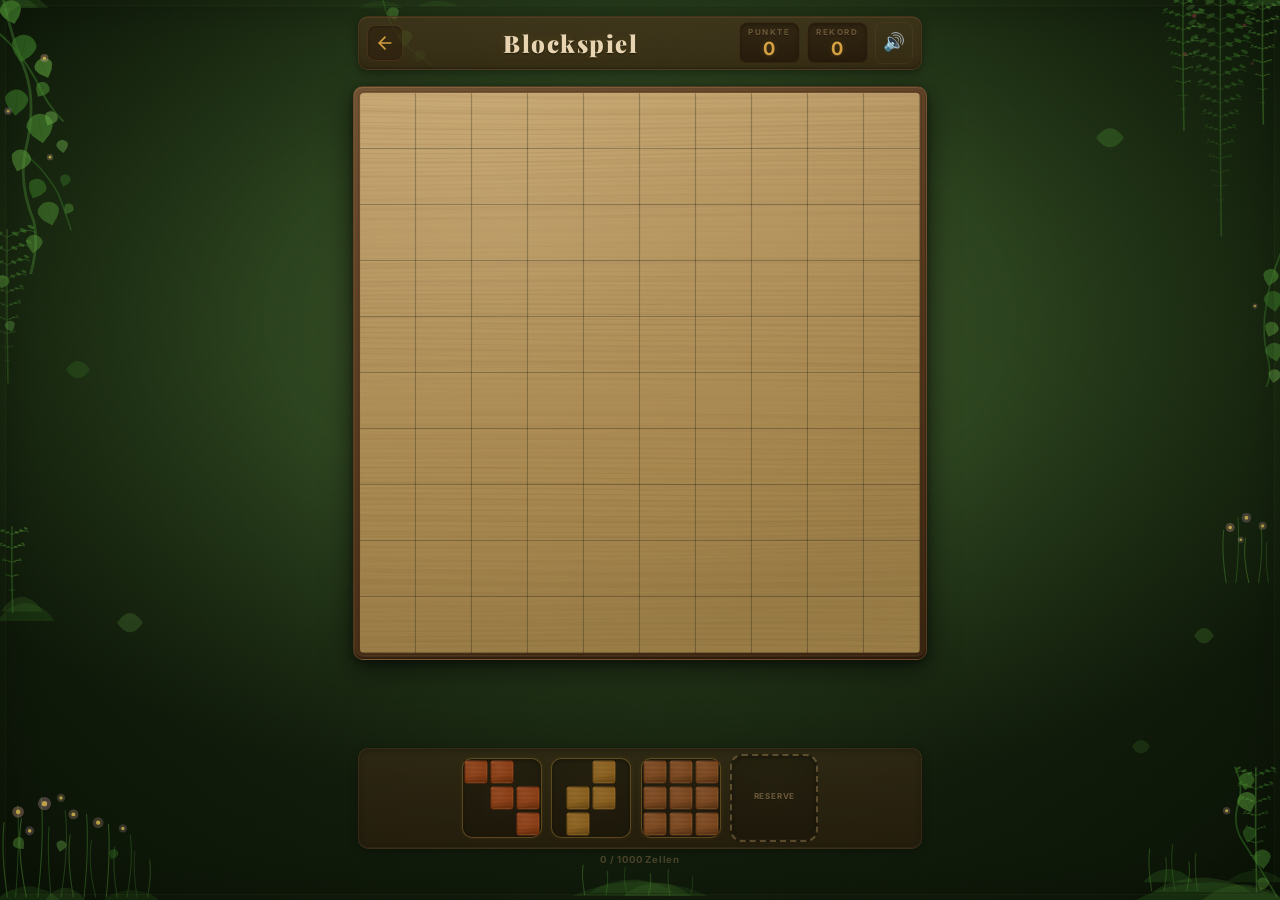
==== blockspiel.html @ 7244d949 "Release: Spielesammlung erweitern um drei seniorenfreundliche Spiele Neu hinzugefuegt: - memory.html" ====
<!DOCTYPE html>
<html lang="de">
<head>
    <meta charset="UTF-8">
    <meta name="viewport" content="width=device-width, initial-scale=1.0, user-scalable=no">
    <meta name="apple-mobile-web-app-capable" content="yes">
    <meta name="apple-mobile-web-app-status-bar-style" content="black-translucent">
    <meta name="theme-color" content="#5C3A1E">
    <title>Blockspiel</title>
    <link rel="manifest" href="manifest.json">
    <link rel="icon" type="image/svg+xml" href="assets/icons/icon-192.svg">
    <link rel="apple-touch-icon" href="assets/icons/icon-192.svg">
    <link rel="stylesheet" href="css/style.css">
</head>
<body>
    <div id="app">
        <!-- Spiel wird hier per JavaScript aufgebaut -->
    </div>
    <script src="js/game.js"></script>
    <script>
        // Service Worker registrieren für PWA / Offline-Support
        if ('serviceWorker' in navigator) {
            navigator.serviceWorker.register('service-worker.js').then(reg => {
                reg.update(); // Immer nach Updates suchen
            });
        }
    </script>
</body>
</html>
---- css/style.css ----
/* Blockspiel — Premium Holzpuzzle auf dem Spieltisch */

@import url('https://fonts.googleapis.com/css2?family=Playfair+Display:wght@700;900&family=Inter:wght@400;600;700&display=swap');

*, *::before, *::after {
  box-sizing: border-box;
  margin: 0;
  padding: 0;
}

html, body {
  height: 100%;
  overflow: hidden;
  font-family: 'Inter', 'Segoe UI', Tahoma, sans-serif;
  color: #F5E6D0;
  touch-action: manipulation;
  -webkit-user-select: none;
  user-select: none;
}

/* ============================================
   Spieltisch-Hintergrund: dunkles Leder/Filz
   ============================================ */
body {
  background:
    /* Leder-Narbenstruktur */
    repeating-linear-gradient(
      105deg,
      rgba(0,0,0,0) 0px, rgba(0,0,0,0.02) 1px,
      rgba(0,0,0,0) 2px, rgba(0,0,0,0.01) 4px,
      rgba(0,0,0,0) 5px
    ),
    repeating-linear-gradient(
      15deg,
      rgba(0,0,0,0) 0px, rgba(0,0,0,0.015) 1px,
      rgba(0,0,0,0) 3px
    ),
    /* Filz-Mikrotextur */
    repeating-linear-gradient(
      45deg,
      rgba(255,255,255,0) 0px, rgba(255,255,255,0.008) 1px,
      rgba(255,255,255,0) 2px
    ),
    /* Zweite Filz-Schicht für Stoffoptik */
    repeating-linear-gradient(
      135deg,
      rgba(0,0,0,0) 0px, rgba(0,0,0,0.008) 1px,
      rgba(0,0,0,0) 2px
    ),
    /* Warmes Waldgrün mit natürlicher Vignette */
    radial-gradient(
      ellipse at 50% 40%,
      #3A5228 0%,
      #2E4620 35%,
      #243A18 60%,
      #1A2E10 85%,
      #12200A 100%
    );
}

/* Vignette — wie Tischlampe von oben */
body::before {
  content: '';
  position: fixed;
  inset: 0;
  pointer-events: none;
  z-index: 0;
  background:
    radial-gradient(
      ellipse 65% 55% at 50% 35%,
      rgba(255,240,200,0.06) 0%,
      rgba(0,0,0,0) 45%,
      rgba(0,0,0,0.5) 100%
    );
}

/* Dezenter Tischrand */
body::after {
  content: '';
  position: fixed;
  inset: 5px;
  pointer-events: none;
  z-index: 1;
  border: 1px solid rgba(120,100,60,0.08);
  border-radius: 18px;
  box-shadow: inset 0 0 40px rgba(0,0,0,0.2);
}

#app {
  display: flex;
  flex-direction: column;
  align-items: center;
  height: 100%;
  padding: 0.5rem;
  max-width: 580px;
  margin: 0 auto;
  position: relative;
  z-index: 2;
}

/* ============================================
   Header — eingebrannte Schrift auf Holzleiste
   ============================================ */
#header {
  width: 100%;
  display: flex;
  align-items: center;
  justify-content: space-between;
  padding: 0.3rem 0.5rem;
  flex-shrink: 0;
  background:
    linear-gradient(
      180deg,
      rgba(80,55,30,0.6) 0%,
      rgba(60,38,18,0.7) 100%
    );
  border-radius: 10px;
  border: 1px solid rgba(120,85,45,0.25);
  box-shadow:
    inset 0 1px 0 rgba(255,220,160,0.08),
    inset 0 -1px 2px rgba(0,0,0,0.3),
    0 3px 10px rgba(0,0,0,0.4);
}

#header h1 {
  font-family: 'Playfair Display', Georgia, serif;
  font-size: 1.5rem;
  font-weight: 900;
  color: #E8D4B0;
  text-shadow:
    0 1px 2px rgba(0,0,0,0.6),
    0 0 8px rgba(212,160,64,0.15);
  letter-spacing: 1.5px;
}

.back-btn {
  display: flex;
  align-items: center;
  justify-content: center;
  width: 36px;
  height: 36px;
  color: #D4A040;
  background: rgba(40,25,12,0.4);
  border: 1px solid rgba(120,85,45,0.3);
  border-radius: 8px;
  text-decoration: none;
  transition: transform 0.15s ease, background 0.15s ease, box-shadow 0.15s ease;
  box-shadow: inset 0 1px 2px rgba(0,0,0,0.3);
}

.back-btn:hover {
  transform: scale(1.05);
  background: rgba(60,40,20,0.6);
  color: #F8E6C0;
  box-shadow: inset 0 1px 2px rgba(0,0,0,0.4), 0 2px 5px rgba(0,0,0,0.3);
}

.back-btn:active {
  transform: scale(0.95);
}

.back-btn svg {
  width: 20px;
  height: 20px;
}

#score-area {
  display: flex;
  gap: 0.4rem;
}

/* Score-Boxen — eingefräste Holztafeln */
.score-box {
  display: flex;
  flex-direction: column;
  align-items: center;
  background:
    linear-gradient(
      180deg,
      rgba(40,25,12,0.5) 0%,
      rgba(30,18,8,0.6) 100%
    );
  border-radius: 8px;
  padding: 0.25rem 0.55rem;
  min-width: 58px;
  border: 1px solid rgba(120,85,45,0.2);
  box-shadow:
    inset 0 2px 4px rgba(0,0,0,0.3),
    inset 0 -1px 0 rgba(255,220,160,0.05);
}

/* Labels — feine Gravur */
.score-label {
  font-size: 0.5rem;
  text-transform: uppercase;
  letter-spacing: 1.5px;
  /* Gravur-Effekt */
  color: rgba(180,150,100,0.5);
  text-shadow: 0 1px 0 rgba(0,0,0,0.3);
  font-weight: 700;
}

/* Zahlen — eingebrannt mit warmem Glühen */
.score-box span:last-child {
  font-size: 1.15rem;
  font-weight: 700;
  color: #D4A040;
  text-shadow:
    0 0 6px rgba(212,160,64,0.2),
    0 -1px 0 rgba(0,0,0,0.4),
    0 1px 0 rgba(255,220,160,0.1);
}

.tempo-box span:last-child {
  color: #5DAA5D;
  transition: color 0.3s ease;
}

.tempo-box.hidden {
  display: none;
}

/* ============================================
   Spielfeld — Massivholz-Brett auf dem Tisch
   ============================================ */
#board-wrap {
  flex-shrink: 0;
  margin: 0.4rem 0;
  border-radius: 10px;
  padding: 6px;
  /* Dicker Holzrahmen */
  background:
    linear-gradient(
      160deg,
      #7A5A38 0%,
      #6B4A2C 20%,
      #5A3C20 50%,
      #4A3018 80%,
      #3E2812 100%
    );
  box-shadow:
    /* Tiefer Schlagschatten auf dem Tisch */
    0 8px 30px rgba(0,0,0,0.6),
    0 3px 8px rgba(0,0,0,0.4),
    /* Rahmen-Kanten */
    inset 0 1px 0 rgba(255,220,160,0.15),
    inset 0 -2px 0 rgba(0,0,0,0.3),
    inset 1px 0 0 rgba(255,220,160,0.06),
    inset -1px 0 0 rgba(0,0,0,0.15),
    /* Innere Tiefe */
    inset 0 0 12px rgba(0,0,0,0.2);
  border: 1px solid rgba(120,85,45,0.3);
  position: relative;
}

/* Innere Rille im Rahmen */
#board-wrap::before {
  content: '';
  position: absolute;
  inset: 4px;
  border-radius: 7px;
  border: 1px solid rgba(0,0,0,0.15);
  box-shadow:
    inset 0 1px 0 rgba(255,220,160,0.05),
    0 1px 0 rgba(255,220,160,0.04);
  pointer-events: none;
}

#board {
  display: block;
  border-radius: 4px;
  /* Sicherstellen, dass Canvas nie verzerrt wird */
  flex-shrink: 0;
}

/* ============================================
   Vorschau — Holzablage für Spielsteine
   ============================================ */
#preview-row {
  display: flex;
  align-items: center;
  justify-content: center;
  gap: 0.6rem;
  width: 100%;
  flex-shrink: 0;
  padding: 0.35rem 0.5rem;
  margin-top: 4.5rem;
  background:
    linear-gradient(
      180deg,
      rgba(70,48,25,0.5) 0%,
      rgba(50,32,15,0.6) 100%
    );
  border-radius: 10px;
  border: 1px solid rgba(120,85,45,0.2);
  box-shadow:
    inset 0 2px 6px rgba(0,0,0,0.25),
    inset 0 -1px 0 rgba(255,220,160,0.06),
    0 2px 8px rgba(0,0,0,0.3);
}

#preview {
  display: flex;
  justify-content: center;
  align-items: center;
  gap: 0.6rem;
}

/* Einzelne Stellflächen — eingefräste Mulden */
.preview-slot {
  display: flex;
  align-items: center;
  justify-content: center;
  width: 80px;
  height: 80px;
  background:
    radial-gradient(
      ellipse at 50% 45%,
      rgba(0,0,0,0.15) 0%,
      rgba(0,0,0,0.25) 100%
    );
  border-radius: 10px;
  border: 1px solid rgba(0,0,0,0.2);
  cursor: default;
  transition: transform 0.15s ease, box-shadow 0.15s ease, opacity 0.15s ease, border-color 0.2s ease;
  box-shadow:
    inset 0 2px 4px rgba(0,0,0,0.3),
    inset 0 -1px 0 rgba(255,220,160,0.04);
}

/* Alle Formen sind ziehbar */
.preview-slot:not(.empty-slot) {
  border: 1.5px solid rgba(212,160,64,0.35);
  cursor: grab;
  box-shadow:
    inset 0 2px 4px rgba(0,0,0,0.3),
    0 0 6px rgba(212,160,64,0.08);
}

.preview-slot:not(.empty-slot):active {
  cursor: grabbing;
}

.preview-slot:not(.empty-slot):hover {
  transform: scale(1.04);
  border-color: rgba(212,160,64,0.6);
  box-shadow:
    inset 0 2px 4px rgba(0,0,0,0.3),
    0 0 14px rgba(212,160,64,0.15),
    0 4px 10px rgba(0,0,0,0.3);
}

.preview-slot.empty-slot {
  opacity: 0.15;
  pointer-events: none;
  border-style: dashed;
  border-color: rgba(180,150,100,0.2);
}

.preview-slot.dragging {
  opacity: 0.25;
  transform: scale(0.92);
}

.preview-canvas {
  display: block;
  pointer-events: none;
}

/* ============================================
   Reserve-Box
   ============================================ */
#reserve {
  display: flex;
  flex-direction: column;
  align-items: center;
  justify-content: center;
  width: 88px;
  height: 88px;
  background:
    radial-gradient(
      ellipse at 50% 45%,
      rgba(0,0,0,0.12) 0%,
      rgba(0,0,0,0.22) 100%
    );
  border-radius: 12px;
  border: 2px solid rgba(120,85,45,0.3);
  cursor: pointer;
  transition: transform 0.15s ease, border-color 0.2s ease, opacity 0.2s ease, box-shadow 0.2s ease;
  flex-shrink: 0;
  gap: 4px;
  box-shadow:
    inset 0 2px 4px rgba(0,0,0,0.3),
    inset 0 -1px 0 rgba(255,220,160,0.04);
}

#reserve:hover:not(.locked) {
  border-color: rgba(93,170,93,0.6);
  box-shadow:
    inset 0 2px 4px rgba(0,0,0,0.3),
    0 0 14px rgba(93,170,93,0.15);
  transform: scale(1.05);
}

#reserve.locked {
  opacity: 0.15;
  pointer-events: none;
}

#reserve.empty {
  border-style: dashed;
  border-width: 2.5px;
  border-color: rgba(180,150,100,0.4);
}

#reserve.drag-highlight {
  border-color: rgba(93,210,93,0.8);
  border-style: solid;
  box-shadow:
    inset 0 2px 4px rgba(0,0,0,0.2),
    0 0 20px rgba(93,210,93,0.3),
    0 0 40px rgba(93,210,93,0.1);
  transform: scale(1.08);
}

.reserve-label {
  font-size: 0.5rem;
  text-transform: uppercase;
  letter-spacing: 0.8px;
  color: rgba(180,150,100,0.55);
  text-shadow: 0 1px 0 rgba(0,0,0,0.3);
  font-weight: 700;
  line-height: 1;
}

#reserve-canvas {
  display: block;
}

/* ============================================
   Block-Zähler — eingraviert
   ============================================ */
#block-counter {
  font-size: 0.6rem;
  color: rgba(180,150,100,0.35);
  text-shadow: 0 1px 0 rgba(0,0,0,0.2);
  padding: 0.35rem 0;
  letter-spacing: 0.8px;
  font-weight: 700;
  text-align: center;
}

/* ============================================
   Game Over
   ============================================ */
#game-over {
  position: fixed;
  inset: 0;
  background: rgba(5,8,5,0.85);
  display: flex;
  align-items: center;
  justify-content: center;
  z-index: 100;
  animation: fadeIn 0.3s ease;
  backdrop-filter: blur(6px);
  -webkit-backdrop-filter: blur(6px);
}

#game-over.hidden {
  display: none;
}

@keyframes fadeIn {
  from { opacity: 0; }
  to { opacity: 1; }
}

#game-over-box {
  position: relative;
  z-index: 2;
  background:
    linear-gradient(
      160deg,
      #6B4A2C 0%,
      #5A3C20 40%,
      #4A3018 100%
    );
  border: 1px solid rgba(120,85,45,0.35);
  border-radius: 14px;
  padding: 2.5rem 3rem;
  text-align: center;
  box-shadow:
    0 16px 60px rgba(0,0,0,0.7),
    0 4px 16px rgba(0,0,0,0.4),
    inset 0 1px 0 rgba(255,220,160,0.1),
    inset 0 -2px 4px rgba(0,0,0,0.3);
  animation: popIn 0.3s ease;
}

@keyframes popIn {
  from { transform: scale(0.85); opacity: 0; }
  to { transform: scale(1); opacity: 1; }
}

#game-over-box h2 {
  font-family: 'Playfair Display', Georgia, serif;
  font-size: 1.8rem;
  font-weight: 900;
  margin-bottom: 0.75rem;
  color: rgba(40,25,10,0.85);
  text-shadow:
    0 1px 0 rgba(255,220,160,0.25),
    0 -1px 0 rgba(0,0,0,0.2);
}

#game-over-box p {
  font-size: 1.2rem;
  margin-bottom: 0.75rem;
  color: #D4A040;
  font-weight: 700;
  text-shadow: 0 0 6px rgba(212,160,64,0.15);
}

/* Button — polierter Holzknopf */
#restart-btn {
  background:
    linear-gradient(
      180deg,
      #8B6B40 0%,
      #7A5A30 40%,
      #654A25 100%
    );
  color: rgba(30,18,8,0.9);
  text-shadow: 0 1px 0 rgba(255,220,160,0.2);
  border: 1px solid rgba(120,85,45,0.4);
  border-radius: 10px;
  padding: 0.75rem 2rem;
  font-size: 1.1rem;
  font-weight: 700;
  font-family: 'Playfair Display', Georgia, serif;
  cursor: pointer;
  transition: transform 0.15s ease, box-shadow 0.15s ease;
  box-shadow:
    0 4px 14px rgba(0,0,0,0.5),
    inset 0 1px 0 rgba(255,220,160,0.2),
    inset 0 -2px 0 rgba(0,0,0,0.2);
  letter-spacing: 1px;
  margin-top: 1rem;
}

#restart-btn:hover {
  transform: scale(1.04);
  box-shadow:
    0 6px 20px rgba(0,0,0,0.6),
    inset 0 1px 0 rgba(255,220,160,0.25),
    inset 0 -2px 0 rgba(0,0,0,0.2);
}

#restart-btn:active {
  transform: scale(0.97);
  box-shadow:
    0 2px 6px rgba(0,0,0,0.4),
    inset 0 2px 4px rgba(0,0,0,0.2);
}

/* ============================================
   Responsive
   ============================================ */
@media (max-width: 400px) {
  #header h1 {
    font-size: 1.2rem;
  }
  .score-box {
    min-width: 48px;
    padding: 0.2rem 0.4rem;
  }
  .score-box span:last-child {
    font-size: 0.95rem;
  }
  .preview-slot {
    width: 72px;
    height: 72px;
  }
  #preview {
    gap: 0.35rem;
  }
  #reserve {
    width: 72px;
    height: 72px;
  }
}

@media (min-height: 800px) {
  #app {
    padding-top: 1rem;
  }
  #board-wrap {
    margin: 1rem 0;
  }
}

/* ============================================
   Mute-Button
   ============================================ */
#mute-btn {
  background: none;
  border: 1px solid rgba(120,85,45,0.2);
  border-radius: 8px;
  padding: 0.2rem 0.45rem;
  font-size: 1.1rem;
  cursor: pointer;
  color: #D4A040;
  transition: transform 0.15s ease, background 0.15s ease;
  line-height: 1;
}

#mute-btn:hover {
  transform: scale(1.1);
  background: rgba(40,25,12,0.4);
}

#mute-btn:active {
  transform: scale(0.95);
}

/* ============================================
   Natur-Dekorationen
   ============================================ */
#nature-decor {
  position: fixed;
  inset: 0;
  pointer-events: none;
  z-index: 1;
  overflow: hidden;
}

.deco {
  position: absolute;
}

/* --- 4 Ecken: üppige Kompositionen --- */
.deco-corner-tl {
  top: -8px;
  left: -8px;
  width: 145px;
  animation: swayTL 7s ease-in-out infinite;
  transform-origin: top left;
}

.deco-corner-tr {
  top: -8px;
  right: -8px;
  width: 135px;
  animation: swayTR 8s ease-in-out infinite;
  transform-origin: top right;
}

.deco-corner-bl {
  bottom: -5px;
  left: -5px;
  width: 165px;
  animation: bloomPulse 6s ease-in-out infinite;
}

.deco-corner-br {
  bottom: -5px;
  right: -5px;
  width: 150px;
  animation: bloomPulse 7s ease-in-out infinite;
  animation-delay: -2.5s;
}

/* --- Ränder: Farn, Efeu, Moos --- */
.deco-edge-lm {
  top: 25%;
  left: -5px;
  width: 65px;
  animation: swayTL 5.5s ease-in-out infinite;
  transform-origin: left center;
  animation-delay: -1s;
}

.deco-edge-rm {
  top: 28%;
  right: -5px;
  width: 60px;
  animation: swayTR 6s ease-in-out infinite;
  transform-origin: right center;
  animation-delay: -2s;
}

.deco-edge-ll {
  top: 58%;
  left: -3px;
  width: 58px;
  animation: swayTL 6.5s ease-in-out infinite;
  transform-origin: bottom left;
  animation-delay: -3s;
}

.deco-edge-rl {
  top: 55%;
  right: -3px;
  width: 65px;
  animation: bloomPulse 5.5s ease-in-out infinite;
  animation-delay: -1.5s;
}

.deco-edge-tc {
  top: 0;
  left: 28%;
  width: 100px;
  animation: swayTL 9s ease-in-out infinite;
  transform-origin: top center;
  animation-delay: -4s;
}

.deco-edge-bc {
  bottom: 0;
  left: calc(50% - 68px);
  width: 136px;
  animation: bloomPulse 8s ease-in-out infinite;
  animation-delay: -3s;
}

/* --- Einzelne schwebende Blätter --- */
.deco-scatter-1 {
  top: 14%;
  right: 12%;
  width: 32px;
  opacity: .65;
  animation: leafFloat 8s ease-in-out infinite;
}

.deco-scatter-2 {
  top: 40%;
  left: 5%;
  width: 28px;
  opacity: .6;
  animation: leafFloat 9.5s ease-in-out infinite reverse;
  animation-delay: -2s;
}

.deco-scatter-3 {
  bottom: 28%;
  right: 5%;
  width: 24px;
  opacity: .55;
  animation: leafFloat 7s ease-in-out infinite;
  animation-delay: -4s;
}

.deco-scatter-4 {
  top: 68%;
  left: 9%;
  width: 30px;
  opacity: .55;
  animation: leafFloat 8.5s ease-in-out infinite reverse;
  animation-delay: -1s;
}

.deco-scatter-5 {
  top: 82%;
  right: 10%;
  width: 22px;
  opacity: .5;
  animation: leafFloat 6.5s ease-in-out infinite;
  animation-delay: -3s;
}

@keyframes swayTL {
  0%, 100% { transform: rotate(0deg); }
  40% { transform: rotate(2.5deg); }
  70% { transform: rotate(-0.8deg); }
}

@keyframes swayTR {
  0%, 100% { transform: rotate(0deg); }
  35% { transform: rotate(-2deg); }
  65% { transform: rotate(1deg); }
}

@keyframes bloomPulse {
  0%, 100% { transform: scale(1); opacity: 1; }
  50% { transform: scale(1.03); opacity: 0.9; }
}

@keyframes leafFloat {
  0%, 100% { transform: translate(0, 0) rotate(0deg); }
  25% { transform: translate(3px, -4px) rotate(5deg); }
  50% { transform: translate(-2px, -7px) rotate(-3deg); }
  75% { transform: translate(4px, -3px) rotate(4deg); }
}

/* ============================================
   Feuerwerk-Canvas
   ============================================ */
#firework-canvas {
  position: absolute;
  top: 0;
  left: 0;
  width: 100%;
  height: 100%;
  pointer-events: none;
}

/* ============================================
   Abschluss-Spruch
   ============================================ */
#game-quote {
  font-size: 1.1rem;
  color: #F5E6D0;
  font-style: italic;
  margin-bottom: 0.5rem;
  line-height: 1.4;
  text-shadow: 0 1px 3px rgba(0,0,0,0.4);
  animation: quoteIn 0.5s ease 0.2s both;
}

@keyframes quoteIn {
  from { opacity: 0; transform: translateY(8px); }
  to { opacity: 1; transform: translateY(0); }
}
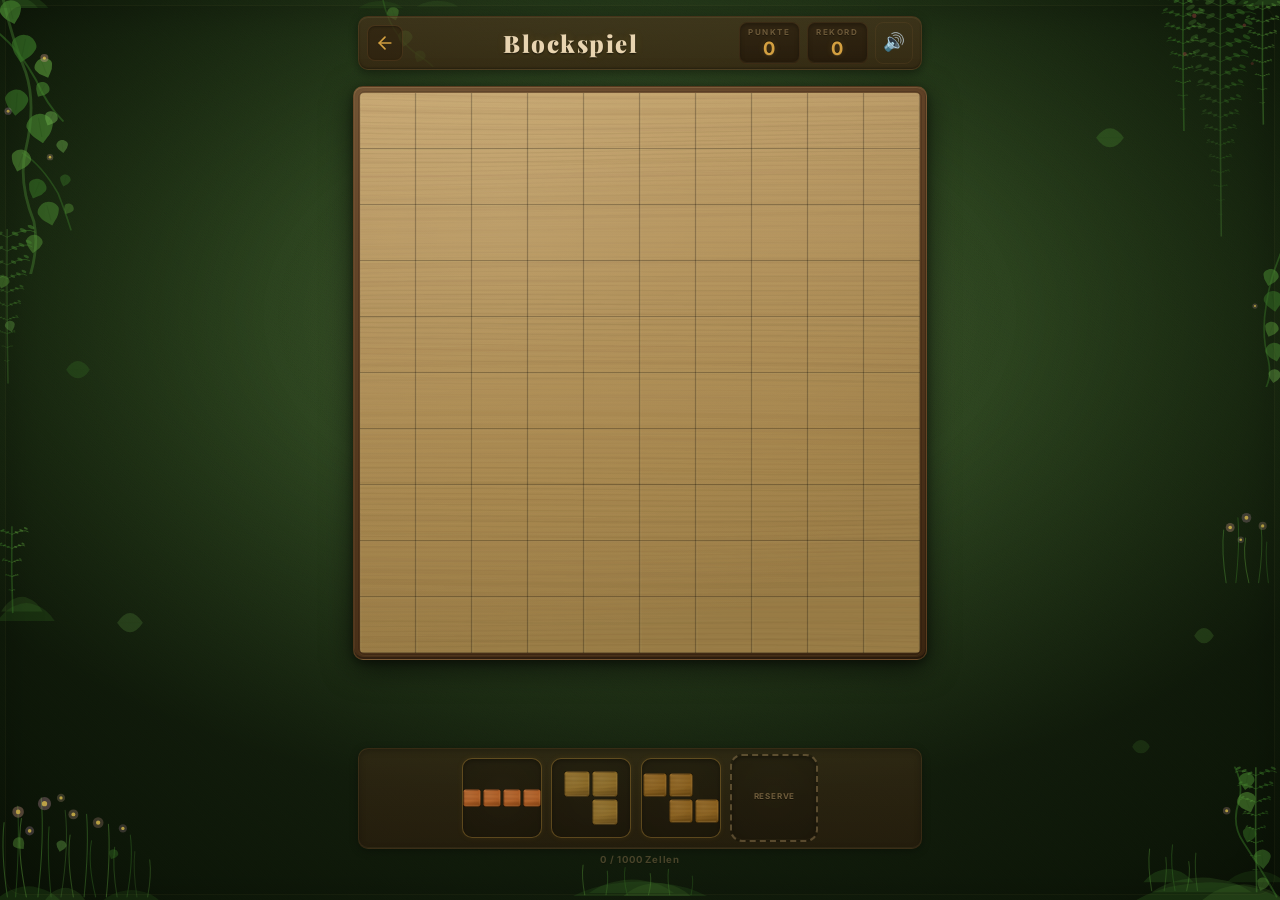
==== commit d1307349: "Auto-Update: Seiten laden neue Version automatisch nach (controllerchange) Co-Authored-By: Claude Op" ====
--- a/blockspiel.html
+++ b/blockspiel.html
@@ -20,6 +20,13 @@
     <script>
         // Service Worker registrieren für PWA / Offline-Support
         if ('serviceWorker' in navigator) {
+            const hadController = !!navigator.serviceWorker.controller;
+            let refreshing = false;
+            navigator.serviceWorker.addEventListener('controllerchange', () => {
+                if (refreshing) return;
+                refreshing = true;
+                if (hadController) window.location.reload(); // Neue Version automatisch laden
+            });
             navigator.serviceWorker.register('service-worker.js').then(reg => {
                 reg.update(); // Immer nach Updates suchen
             });
